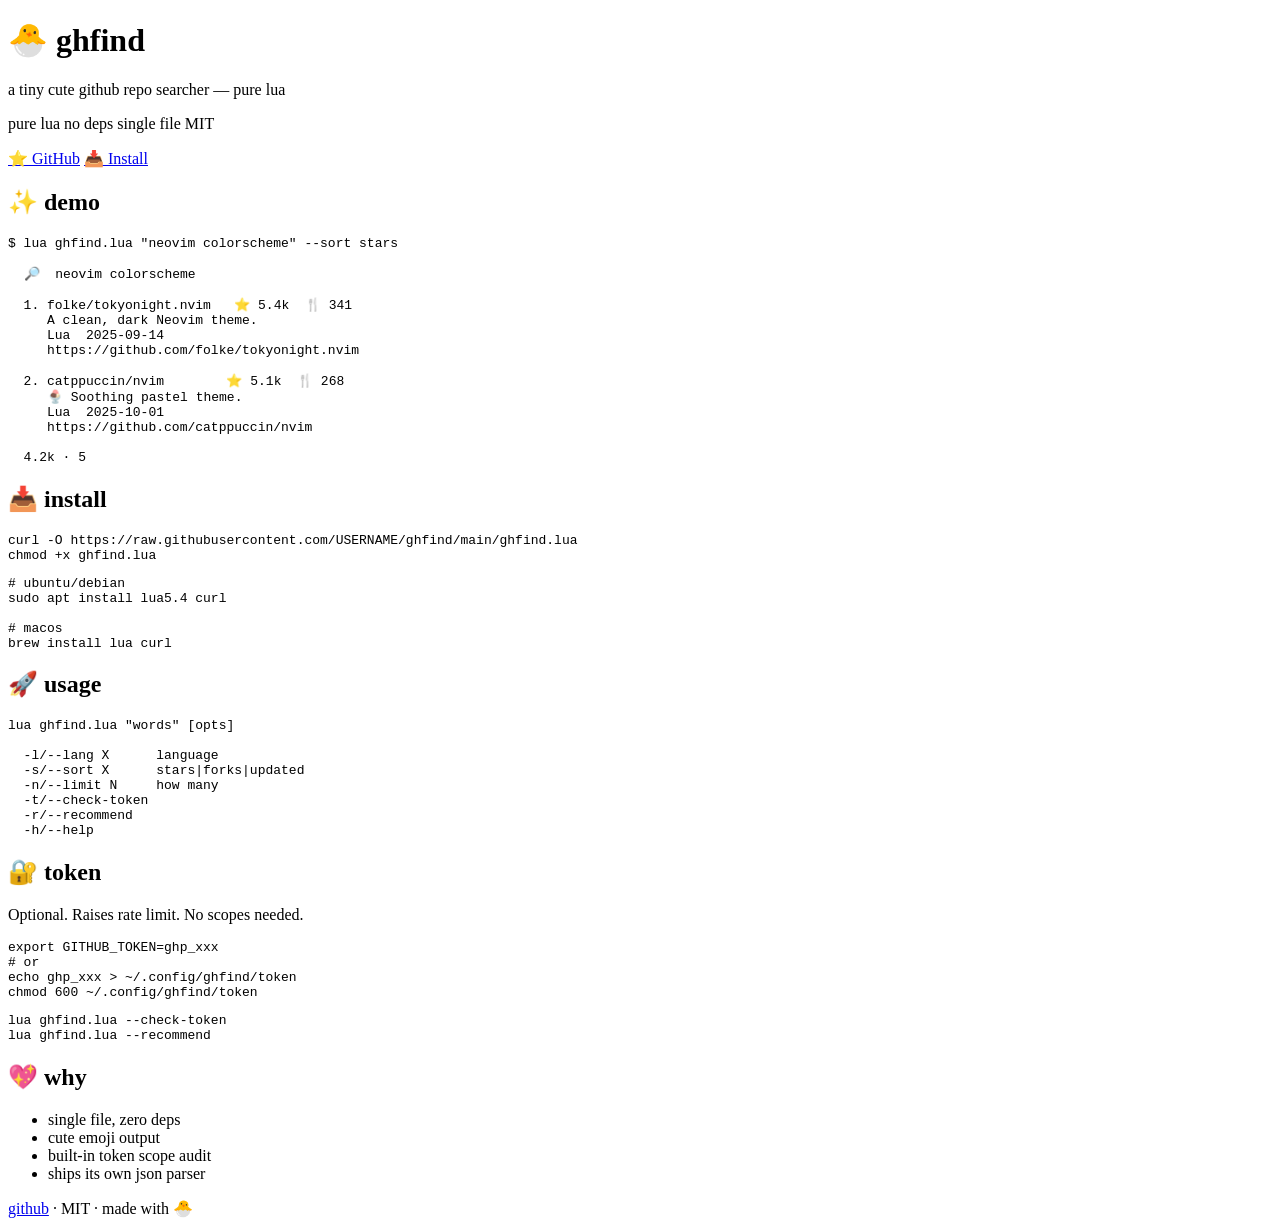
==== docs/index.html @ 0567e254 "Add main documentation page for ghfind This HTML file serves as the main documentation page for the " ====
<!doctype html>
<html lang="en">
<head>
<meta charset="utf-8">
<meta name="viewport" content="width=device-width,initial-scale=1">
<title>🐣 ghfind</title>
<link rel="stylesheet" href="style.css">
</head>
<body>
<header><div class="wrap">
<h1>🐣 ghfind</h1>
<p class="tagline">a tiny cute github repo searcher — pure lua</p>
<p class="badges">
<span class="badge">pure lua</span>
<span class="badge">no deps</span>
<span class="badge">single file</span>
<span class="badge">MIT</span>
</p>
<p class="cta">
<a class="btn primary" href="https://github.com/USERNAME/ghfind">⭐ GitHub</a>
<a class="btn" href="#install">📥 Install</a>
</p>
</div></header>

<main class="wrap">
<section>
<h2>✨ demo</h2>
<pre><code>$ lua ghfind.lua "neovim colorscheme" --sort stars

  🔎  neovim colorscheme

  1. folke/tokyonight.nvim   ⭐ 5.4k  🍴 341
     A clean, dark Neovim theme.
     Lua  2025-09-14
     https://github.com/folke/tokyonight.nvim

  2. catppuccin/nvim        ⭐ 5.1k  🍴 268
     🍨 Soothing pastel theme.
     Lua  2025-10-01
     https://github.com/catppuccin/nvim

  4.2k · 5</code></pre>
</section>

<section id="install">
<h2>📥 install</h2>
<pre><code>curl -O https://raw.githubusercontent.com/USERNAME/ghfind/main/ghfind.lua
chmod +x ghfind.lua</code></pre>
<pre><code># ubuntu/debian
sudo apt install lua5.4 curl

# macos
brew install lua curl</code></pre>
</section>

<section>
<h2>🚀 usage</h2>
<pre><code>lua ghfind.lua "words" [opts]

  -l/--lang X      language
  -s/--sort X      stars|forks|updated
  -n/--limit N     how many
  -t/--check-token
  -r/--recommend
  -h/--help</code></pre>
</section>

<section>
<h2>🔐 token</h2>
<p>Optional. Raises rate limit. No scopes needed.</p>
<pre><code>export GITHUB_TOKEN=ghp_xxx
# or
echo ghp_xxx &gt; ~/.config/ghfind/token
chmod 600 ~/.config/ghfind/token</code></pre>
<pre><code>lua ghfind.lua --check-token
lua ghfind.lua --recommend</code></pre>
</section>

<section>
<h2>💖 why</h2>
<ul>
<li>single file, zero deps</li>
<li>cute emoji output</li>
<li>built-in token scope audit</li>
<li>ships its own json parser</li>
</ul>
</section>
</main>

<footer><div class="wrap">
<p><a href="https://github.com/USERNAME/ghfind">github</a> · MIT · made with 🐣</p>
</div></footer>
</body>
</html>
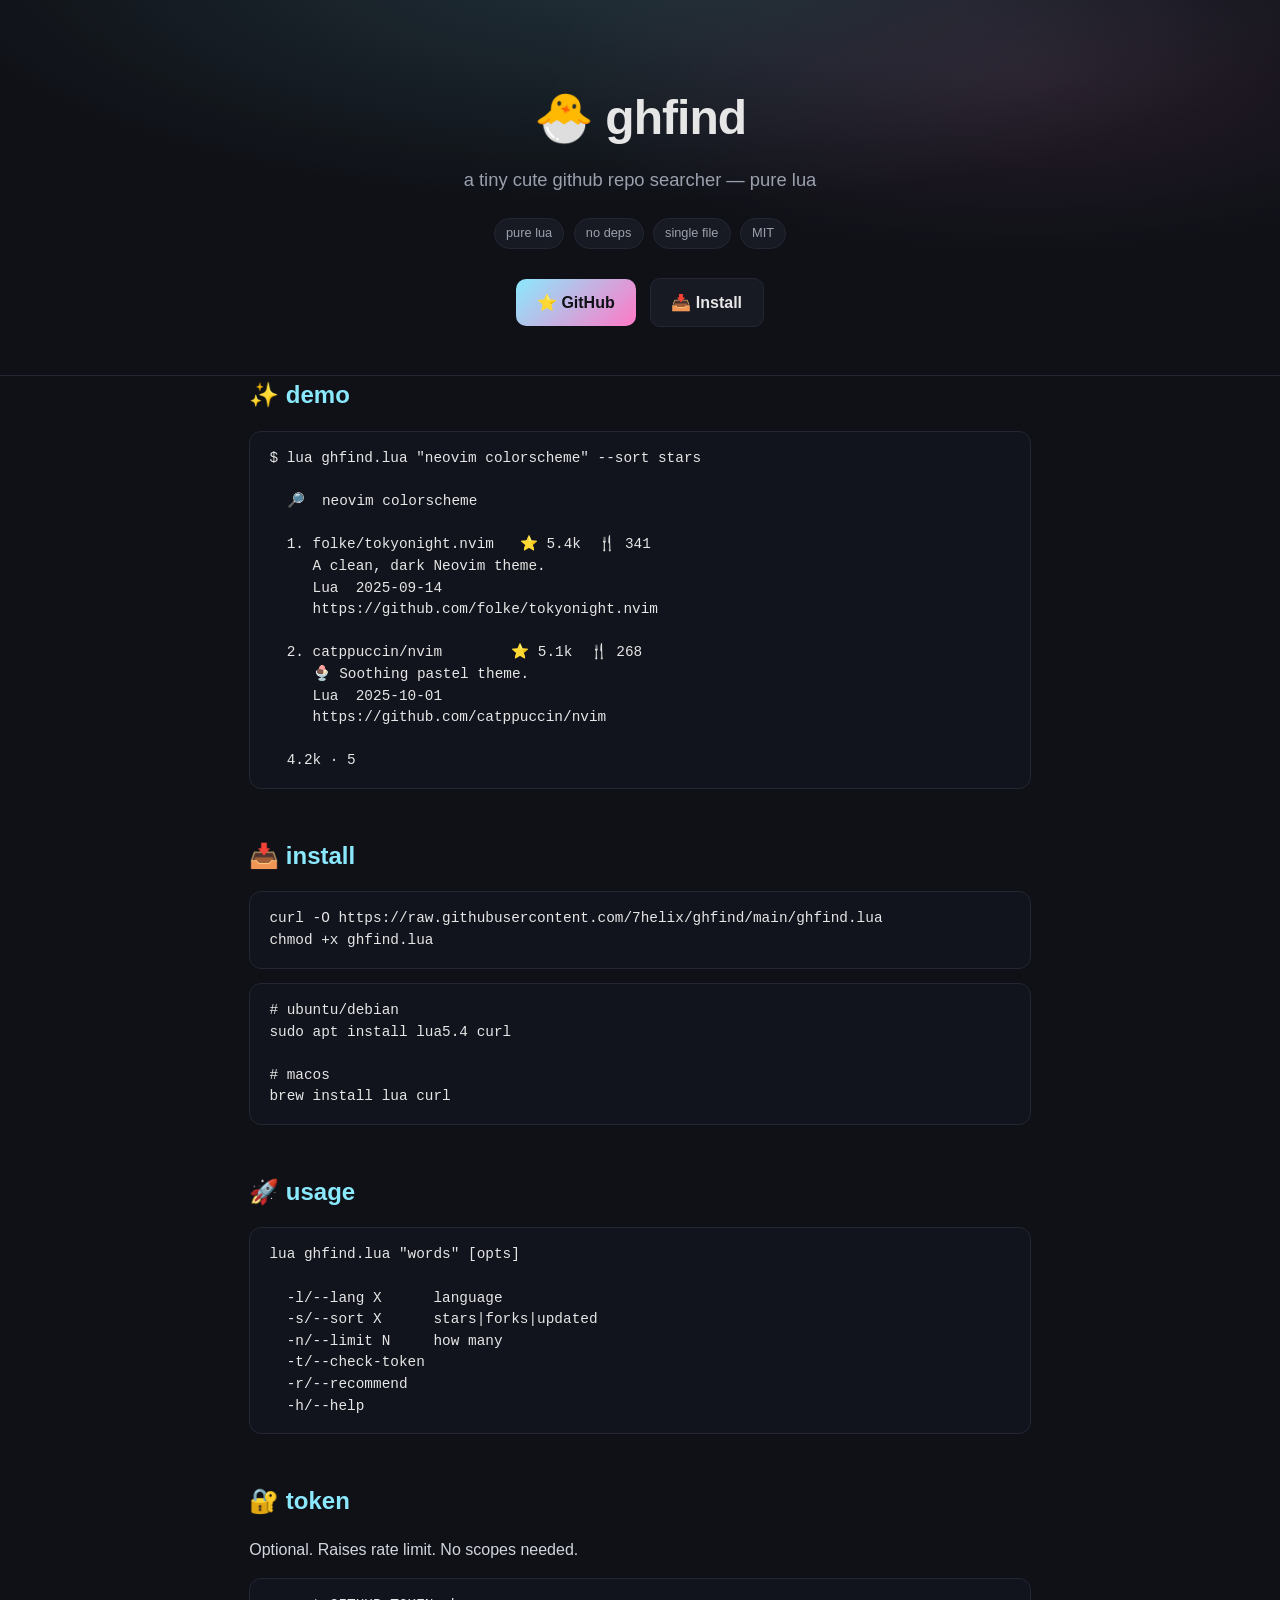
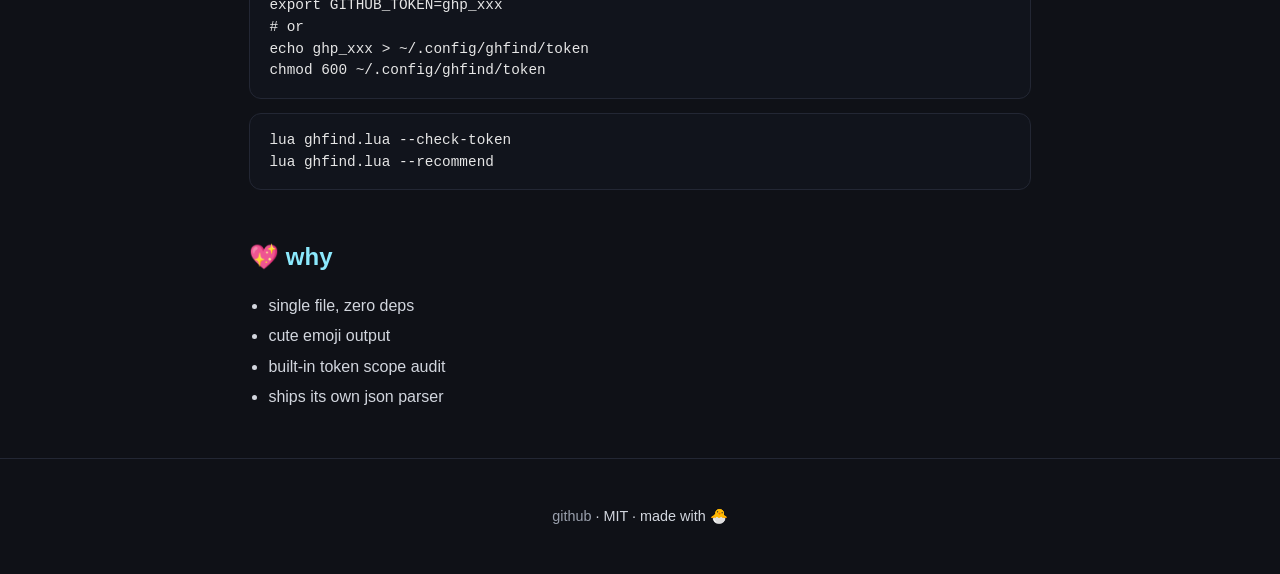
==== commit 6c09238c: "Update GitHub links to reflect new username" ====
--- a/docs/index.html
+++ b/docs/index.html
@@ -17,7 +17,7 @@
 <span class="badge">MIT</span>
 </p>
 <p class="cta">
-<a class="btn primary" href="https://github.com/USERNAME/ghfind">⭐ GitHub</a>
+<a class="btn primary" href="https://github.com/7helix/ghfind">⭐ GitHub</a>
 <a class="btn" href="#install">📥 Install</a>
 </p>
 </div></header>
@@ -44,7 +44,7 @@
 
 <section id="install">
 <h2>📥 install</h2>
-<pre><code>curl -O https://raw.githubusercontent.com/USERNAME/ghfind/main/ghfind.lua
+<pre><code>curl -O https://raw.githubusercontent.com/7helix/ghfind/main/ghfind.lua
 chmod +x ghfind.lua</code></pre>
 <pre><code># ubuntu/debian
 sudo apt install lua5.4 curl
@@ -88,7 +88,7 @@
 </main>
 
 <footer><div class="wrap">
-<p><a href="https://github.com/USERNAME/ghfind">github</a> · MIT · made with 🐣</p>
+<p><a href="https://github.com/7helix/ghfind">github</a> · MIT · made with 🐣</p>
 </div></footer>
 </body>
 </html>
--- a/docs/style.css
+++ b/docs/style.css
@@ -0,0 +1,58 @@
+:root {
+  --bg:#0f1117; --card:#171a23; --fg:#e6e6e6; --muted:#9aa0ad;
+  --accent:#8be9fd; --accent2:#ff79c6; --border:#232734; --code-bg:#11141c;
+}
+*{box-sizing:border-box}
+html,body{
+  margin:0;padding:0;background:var(--bg);color:var(--fg);
+  font-family:-apple-system,BlinkMacSystemFont,"Segoe UI",Roboto,Arial,sans-serif;
+  line-height:1.6;
+}
+.wrap{max-width:820px;margin:0 auto;padding:0 1.2rem}
+header{
+  padding:5rem 0 3rem;text-align:center;
+  background:
+    radial-gradient(1200px 400px at 50% -10%,rgba(139,233,253,.15),transparent 60%),
+    radial-gradient(800px 300px at 80% 20%,rgba(255,121,198,.10),transparent 60%);
+  border-bottom:1px solid var(--border);
+}
+h1{font-size:3rem;margin:0 0 .5rem;letter-spacing:-.02em}
+.tagline{font-size:1.15rem;color:var(--muted);margin:0 0 1.5rem}
+.badges{margin:0 0 1.8rem}
+.badge{
+  display:inline-block;padding:.25rem .7rem;margin:0 .15rem;
+  border-radius:999px;background:var(--card);border:1px solid var(--border);
+  font-size:.8rem;color:var(--muted);
+}
+.cta{margin:0}
+.btn{
+  display:inline-block;padding:.7rem 1.3rem;margin:0 .3rem;
+  border-radius:10px;background:var(--card);border:1px solid var(--border);
+  color:var(--fg);text-decoration:none;font-weight:600;
+  transition:transform .1s ease,border-color .15s ease;
+}
+.btn:hover{transform:translateY(-1px);border-color:var(--accent)}
+.btn.primary{background:linear-gradient(135deg,var(--accent),var(--accent2));color:#0f1117;border:none}
+main{padding:3rem 0}
+section{margin:0 0 3rem}
+h2{font-size:1.5rem;margin:0 0 1rem;color:var(--accent)}
+p,li{color:#d2d6de}
+ul{padding-left:1.2rem}
+li{margin:.3rem 0}
+a{color:var(--accent)}
+pre{
+  background:var(--code-bg);border:1px solid var(--border);border-radius:12px;
+  padding:1rem 1.2rem;overflow-x:auto;font-size:.9rem;line-height:1.5;
+}
+code{font-family:ui-monospace,SFMono-Regular,Menlo,Consolas,monospace;font-size:.9rem}
+p code,li code{background:var(--code-bg);padding:.1rem .4rem;border-radius:6px;border:1px solid var(--border)}
+footer{
+  border-top:1px solid var(--border);padding:2rem 0;text-align:center;
+  color:var(--muted);font-size:.9rem;
+}
+footer a{color:var(--muted);text-decoration:none}
+footer a:hover{color:var(--accent)}
+@media (max-width:600px){
+  h1{font-size:2.2rem}
+  header{padding:3rem 0 2rem}
+}
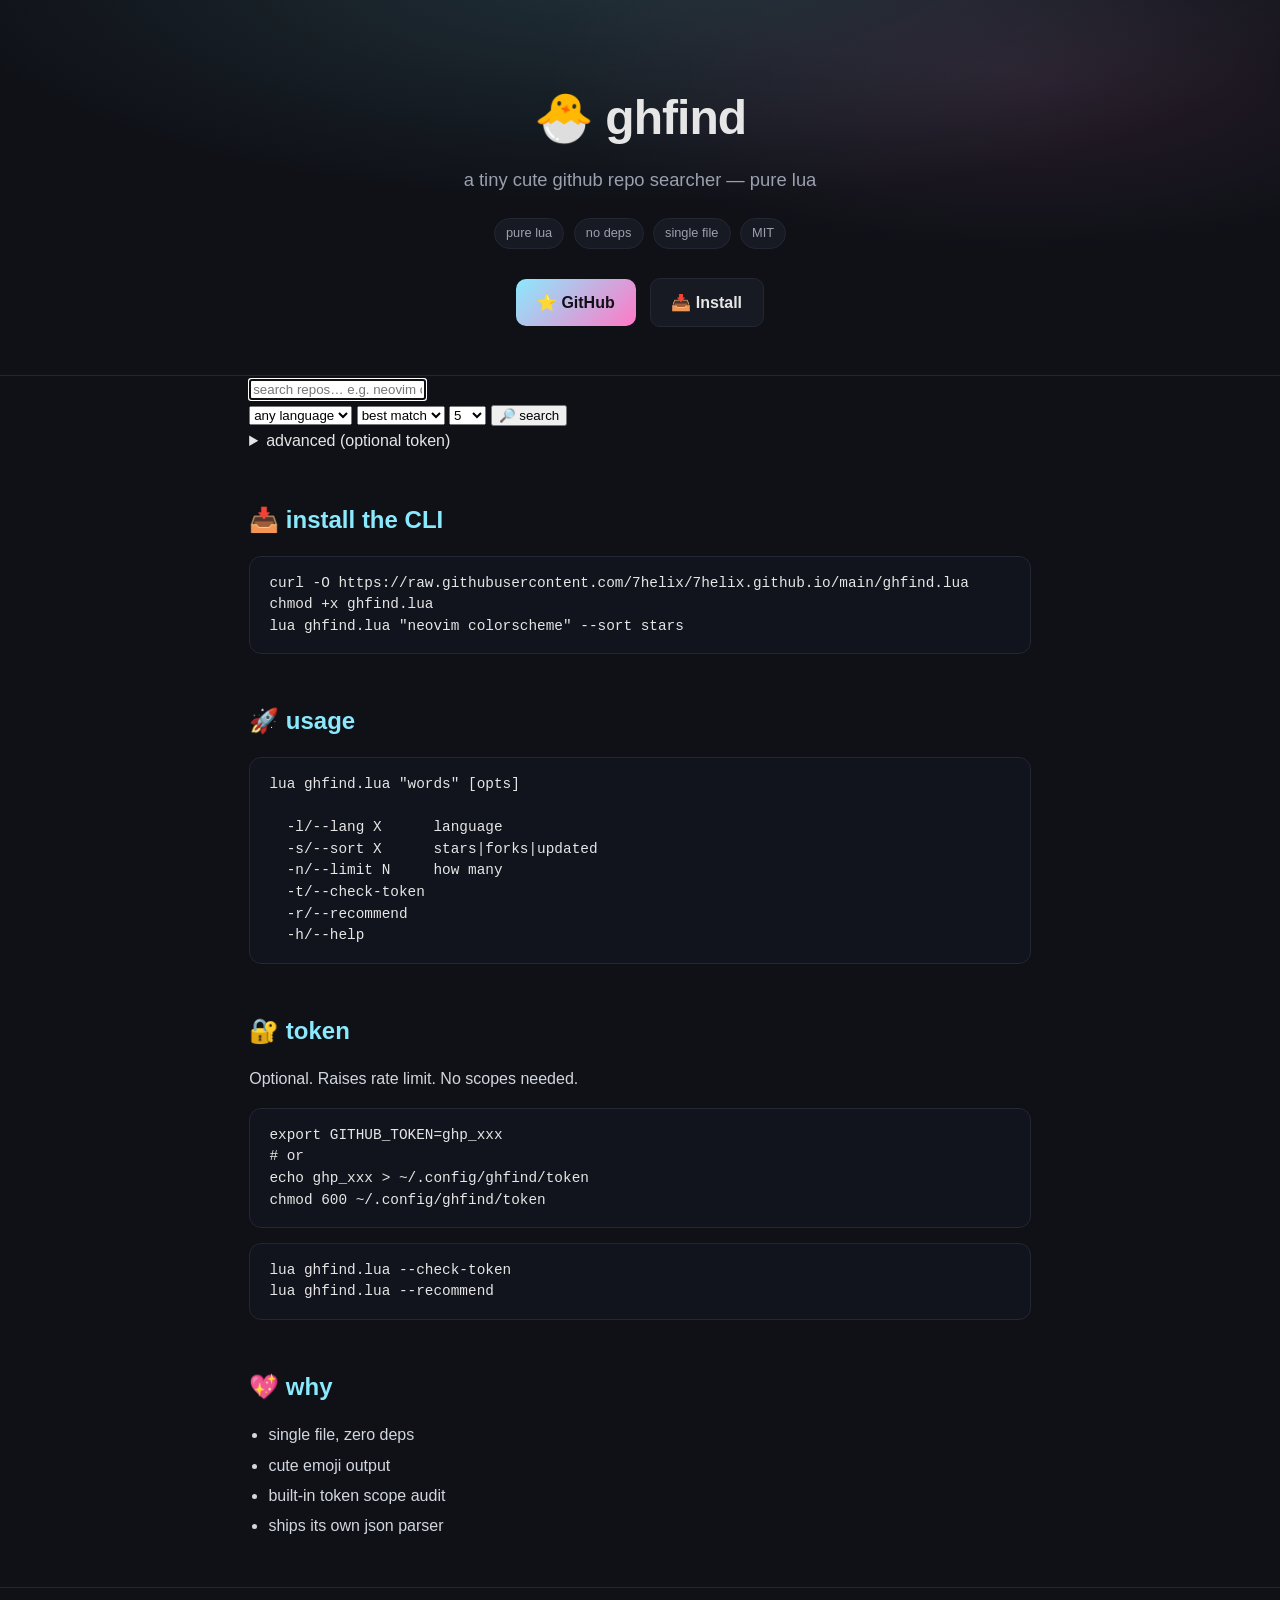
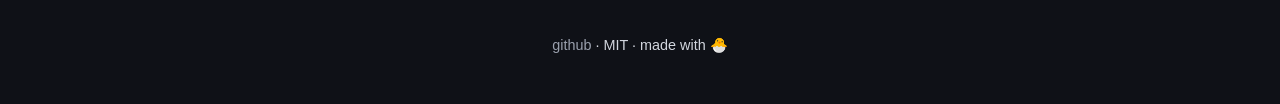
==== commit f7fd24b0: "Enhance index.html with SEO meta tags and search form Added meta tags for SEO and improved the searc" ====
--- a/docs/index.html
+++ b/docs/index.html
@@ -4,58 +4,80 @@
 <meta charset="utf-8">
 <meta name="viewport" content="width=device-width,initial-scale=1">
 <title>🐣 ghfind</title>
+<meta name="description" content="A tiny cute GitHub repo searcher — pure Lua, single file, no deps.">
+
+<link rel="icon" href="data:image/svg+xml,<svg xmlns='http://www.w3.org/2000/svg' viewBox='0 0 100 100'><text y='.9em' font-size='90'>🐣</text></svg>">
+
+<meta property="og:title" content="🐣 ghfind">
+<meta property="og:description" content="a tiny cute github repo searcher — pure lua">
+<meta property="og:type" content="website">
+<meta property="og:url" content="https://7helix.github.io/">
+<meta name="twitter:card" content="summary">
+
 <link rel="stylesheet" href="style.css">
 </head>
 <body>
+
 <header><div class="wrap">
-<h1>🐣 ghfind</h1>
-<p class="tagline">a tiny cute github repo searcher — pure lua</p>
-<p class="badges">
-<span class="badge">pure lua</span>
-<span class="badge">no deps</span>
-<span class="badge">single file</span>
-<span class="badge">MIT</span>
-</p>
-<p class="cta">
-<a class="btn primary" href="https://github.com/7helix/ghfind">⭐ GitHub</a>
-<a class="btn" href="#install">📥 Install</a>
-</p>
+  <h1>🐣 ghfind</h1>
+  <p class="tagline">a tiny cute github repo searcher — pure lua</p>
+  <p class="badges">
+    <span class="badge">pure lua</span>
+    <span class="badge">no deps</span>
+    <span class="badge">single file</span>
+    <span class="badge">MIT</span>
+  </p>
+  <p class="cta">
+    <a class="btn primary" href="https://github.com/7helix/7helix.github.io">⭐ GitHub</a>
+    <a class="btn" href="#install">📥 Install</a>
+  </p>
 </div></header>
 
 <main class="wrap">
-<section>
-<h2>✨ demo</h2>
-<pre><code>$ lua ghfind.lua "neovim colorscheme" --sort stars
 
-  🔎  neovim colorscheme
+  <section class="search-box">
+    <form id="f" autocomplete="off">
+      <input id="q" type="text" placeholder="search repos… e.g. neovim colorscheme" required>
+      <div class="row">
+        <select id="lang">
+          <option value="">any language</option>
+          <option>lua</option><option>python</option><option>rust</option>
+          <option>go</option><option>javascript</option><option>typescript</option>
+          <option>c</option><option>c++</option><option>java</option>
+          <option>ruby</option><option>haskell</option><option>zig</option>
+        </select>
+        <select id="sort">
+          <option value="">best match</option>
+          <option value="stars">stars</option>
+          <option value="forks">forks</option>
+          <option value="updated">updated</option>
+        </select>
+        <select id="limit">
+          <option>5</option><option>10</option><option>20</option><option>30</option>
+        </select>
+        <button type="submit">🔎 search</button>
+      </div>
+      <details class="adv">
+        <summary>advanced (optional token)</summary>
+        <p>Paste a GitHub token to raise the rate limit. Stored only in this tab, never sent anywhere but GitHub. Leave blank — no scopes needed.</p>
+        <input id="tok" type="password" placeholder="ghp_… (optional)">
+      </details>
+    </form>
+    <p id="status" class="status"></p>
+  </section>
 
-  1. folke/tokyonight.nvim   ⭐ 5.4k  🍴 341
-     A clean, dark Neovim theme.
-     Lua  2025-09-14
-     https://github.com/folke/tokyonight.nvim
+  <section id="results"></section>
 
-  2. catppuccin/nvim        ⭐ 5.1k  🍴 268
-     🍨 Soothing pastel theme.
-     Lua  2025-10-01
-     https://github.com/catppuccin/nvim
+  <section id="install">
+    <h2>📥 install the CLI</h2>
+    <pre><code>curl -O https://raw.githubusercontent.com/7helix/7helix.github.io/main/ghfind.lua
+chmod +x ghfind.lua
+lua ghfind.lua "neovim colorscheme" --sort stars</code></pre>
+  </section>
 
-  4.2k · 5</code></pre>
-</section>
-
-<section id="install">
-<h2>📥 install</h2>
-<pre><code>curl -O https://raw.githubusercontent.com/7helix/ghfind/main/ghfind.lua
-chmod +x ghfind.lua</code></pre>
-<pre><code># ubuntu/debian
-sudo apt install lua5.4 curl
-
-# macos
-brew install lua curl</code></pre>
-</section>
-
-<section>
-<h2>🚀 usage</h2>
-<pre><code>lua ghfind.lua "words" [opts]
+  <section>
+    <h2>🚀 usage</h2>
+    <pre><code>lua ghfind.lua "words" [opts]
 
   -l/--lang X      language
   -s/--sort X      stars|forks|updated
@@ -63,32 +85,104 @@
   -t/--check-token
   -r/--recommend
   -h/--help</code></pre>
-</section>
+  </section>
 
-<section>
-<h2>🔐 token</h2>
-<p>Optional. Raises rate limit. No scopes needed.</p>
-<pre><code>export GITHUB_TOKEN=ghp_xxx
+  <section>
+    <h2>🔐 token</h2>
+    <p>Optional. Raises rate limit. No scopes needed.</p>
+    <pre><code>export GITHUB_TOKEN=ghp_xxx
 # or
 echo ghp_xxx &gt; ~/.config/ghfind/token
 chmod 600 ~/.config/ghfind/token</code></pre>
-<pre><code>lua ghfind.lua --check-token
+    <pre><code>lua ghfind.lua --check-token
 lua ghfind.lua --recommend</code></pre>
-</section>
+  </section>
 
-<section>
-<h2>💖 why</h2>
-<ul>
-<li>single file, zero deps</li>
-<li>cute emoji output</li>
-<li>built-in token scope audit</li>
-<li>ships its own json parser</li>
-</ul>
-</section>
+  <section>
+    <h2>💖 why</h2>
+    <ul>
+      <li>single file, zero deps</li>
+      <li>cute emoji output</li>
+      <li>built-in token scope audit</li>
+      <li>ships its own json parser</li>
+    </ul>
+  </section>
+
 </main>
 
 <footer><div class="wrap">
-<p><a href="https://github.com/7helix/ghfind">github</a> · MIT · made with 🐣</p>
+  <p><a href="https://github.com/7helix/7helix.github.io">github</a> · MIT · made with 🐣</p>
 </div></footer>
+
+<script>
+const $  = s => document.querySelector(s);
+const el = (t,c,h) => { const e=document.createElement(t); if(c)e.className=c; if(h!=null)e.innerHTML=h; return e; };
+const esc = s => String(s??'').replace(/[&<>"']/g, c => ({'&':'&amp;','<':'&lt;','>':'&gt;','"':'&quot;',"'":'&#39;'}[c]));
+const fmt = n => n>=1e6? (n/1e6).toFixed(1)+'M' : n>=1e3? (n/1e3).toFixed(1)+'k' : String(n);
+
+function token(){
+  const t = $('#tok').value.trim();
+  if (t) sessionStorage.setItem('ghf_tok', t);
+  return t || sessionStorage.getItem('ghf_tok') || '';
+}
+
+async function search(q, lang, sort, limit){
+  const params = new URLSearchParams({ q, per_page: limit });
+  if (lang) params.set('q', q + ' language:' + lang);
+  if (sort) { params.set('sort', sort); params.set('order', 'desc'); }
+
+  const headers = { Accept: 'application/vnd.github+json' };
+  const tk = token();
+  if (tk) headers.Authorization = 'Bearer ' + tk;
+
+  const r = await fetch('https://api.github.com/search/repositories?' + params, { headers });
+  const j = await r.json();
+  if (!r.ok) throw new Error(j.message || ('HTTP ' + r.status));
+  return j;
+}
+
+function render(items){
+  const box = $('#results');
+  box.innerHTML = '';
+  if (!items.length) {
+    box.appendChild(el('p','status','🫧 nothing found. try softer words?'));
+    return;
+  }
+  items.forEach((r,i) => {
+    const card = el('div','card');
+    card.innerHTML = `
+      <div class="card-top">
+        <span class="num">${i+1}.</span>
+        <a class="name" href="${esc(r.html_url)}" target="_blank" rel="noopener">${esc(r.full_name)}</a>
+        <span class="stat">⭐ ${fmt(r.stargazers_count)}</span>
+        <span class="stat">🍴 ${fmt(r.forks_count)}</span>
+      </div>
+      <p class="desc">${esc(r.description || '—')}</p>
+      <div class="meta">
+        <span>${esc(r.language || '—')}</span>
+        <span>🕒 ${(r.updated_at||'').slice(0,10)}</span>
+      </div>`;
+    box.appendChild(card);
+  });
+}
+
+$('#f').addEventListener('submit', async e => {
+  e.preventDefault();
+  const q = $('#q').value.trim();
+  if (!q) return;
+  $('#status').textContent = '🔎 searching…';
+  $('#results').innerHTML = '';
+  try {
+    const data = await search(q, $('#lang').value, $('#sort').value, +$('#limit').value);
+    $('#status').textContent = `found ${fmt(data.total_count)} · showing ${Math.min(data.items.length, +$('#limit').value)}`;
+    render(data.items || []);
+  } catch (err) {
+    $('#status').textContent = '😾 ' + err.message + (/rate limit/i.test(err.message) ? ' — paste a token above' : '');
+  }
+});
+
+$('#q').focus();
+</script>
+
 </body>
 </html>
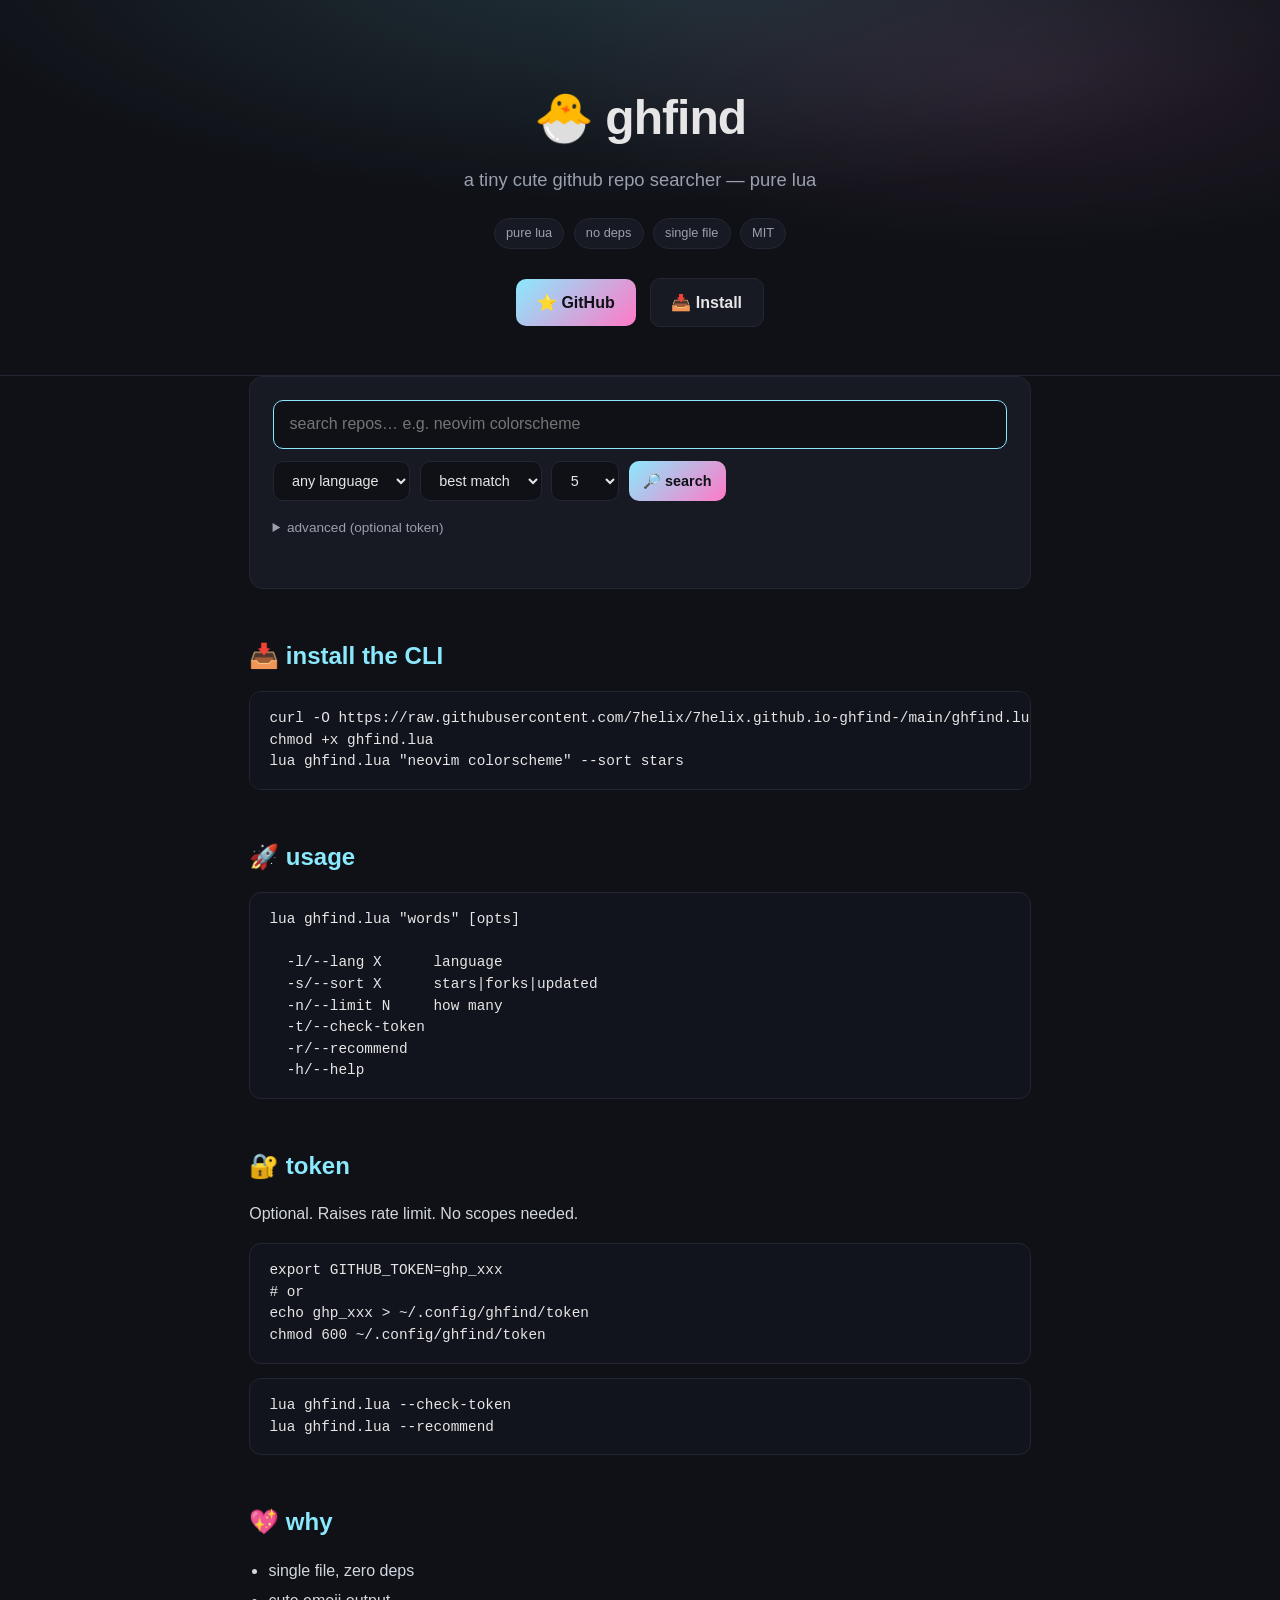
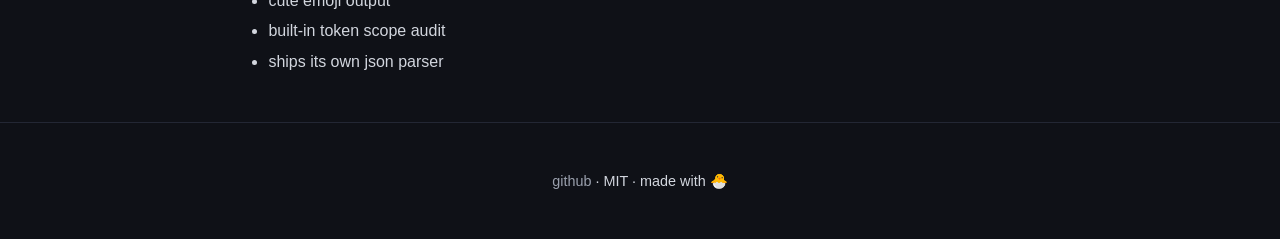
==== commit e0330a1f: "Update links and URLs in index.html" ====
--- a/docs/index.html
+++ b/docs/index.html
@@ -11,7 +11,7 @@
 <meta property="og:title" content="🐣 ghfind">
 <meta property="og:description" content="a tiny cute github repo searcher — pure lua">
 <meta property="og:type" content="website">
-<meta property="og:url" content="https://7helix.github.io/">
+<meta property="og:url" content="https://7helix.github.io/7helix.github.io-ghfind-/">
 <meta name="twitter:card" content="summary">
 
 <link rel="stylesheet" href="style.css">
@@ -28,7 +28,7 @@
     <span class="badge">MIT</span>
   </p>
   <p class="cta">
-    <a class="btn primary" href="https://github.com/7helix/7helix.github.io">⭐ GitHub</a>
+    <a class="btn primary" href="https://github.com/7helix/7helix.github.io-ghfind-">⭐ GitHub</a>
     <a class="btn" href="#install">📥 Install</a>
   </p>
 </div></header>
@@ -70,7 +70,7 @@
 
   <section id="install">
     <h2>📥 install the CLI</h2>
-    <pre><code>curl -O https://raw.githubusercontent.com/7helix/7helix.github.io/main/ghfind.lua
+    <pre><code>curl -O https://raw.githubusercontent.com/7helix/7helix.github.io-ghfind-/main/ghfind.lua
 chmod +x ghfind.lua
 lua ghfind.lua "neovim colorscheme" --sort stars</code></pre>
   </section>
@@ -111,7 +111,7 @@
 </main>
 
 <footer><div class="wrap">
-  <p><a href="https://github.com/7helix/7helix.github.io">github</a> · MIT · made with 🐣</p>
+  <p><a href="https://github.com/7helix/7helix.github.io-ghfind-">github</a> · MIT · made with 🐣</p>
 </div></footer>
 
 <script>
--- a/docs/style.css
+++ b/docs/style.css
@@ -9,6 +9,7 @@
   line-height:1.6;
 }
 .wrap{max-width:820px;margin:0 auto;padding:0 1.2rem}
+
 header{
   padding:5rem 0 3rem;text-align:center;
   background:
@@ -33,6 +34,7 @@
 }
 .btn:hover{transform:translateY(-1px);border-color:var(--accent)}
 .btn.primary{background:linear-gradient(135deg,var(--accent),var(--accent2));color:#0f1117;border:none}
+
 main{padding:3rem 0}
 section{margin:0 0 3rem}
 h2{font-size:1.5rem;margin:0 0 1rem;color:var(--accent)}
@@ -40,18 +42,73 @@
 ul{padding-left:1.2rem}
 li{margin:.3rem 0}
 a{color:var(--accent)}
+
 pre{
   background:var(--code-bg);border:1px solid var(--border);border-radius:12px;
   padding:1rem 1.2rem;overflow-x:auto;font-size:.9rem;line-height:1.5;
 }
 code{font-family:ui-monospace,SFMono-Regular,Menlo,Consolas,monospace;font-size:.9rem}
 p code,li code{background:var(--code-bg);padding:.1rem .4rem;border-radius:6px;border:1px solid var(--border)}
+
+/* search box */
+.search-box{
+  background:var(--card);border:1px solid var(--border);border-radius:14px;
+  padding:1.4rem;margin:0 0 2rem;
+}
+.search-box form{display:flex;flex-direction:column;gap:.8rem;margin:0}
+#q{
+  width:100%;padding:.9rem 1rem;border-radius:10px;
+  background:var(--bg);border:1px solid var(--border);color:var(--fg);
+  font-size:1rem;font-family:inherit;
+}
+#q:focus{outline:none;border-color:var(--accent)}
+.row{display:flex;gap:.6rem;flex-wrap:wrap}
+.row select,.row button{
+  padding:.6rem .9rem;border-radius:10px;
+  background:var(--bg);border:1px solid var(--border);color:var(--fg);
+  font-family:inherit;font-size:.9rem;cursor:pointer;
+}
+.row button{
+  background:linear-gradient(135deg,var(--accent),var(--accent2));
+  color:#0f1117;border:none;font-weight:600;
+}
+.row select:focus{outline:none;border-color:var(--accent)}
+.adv{margin:.2rem 0 0;font-size:.85rem;color:var(--muted)}
+.adv summary{cursor:pointer;color:var(--muted)}
+.adv p{margin:.5rem 0}
+.adv input{
+  width:100%;padding:.6rem .8rem;border-radius:8px;
+  background:var(--bg);border:1px solid var(--border);color:var(--fg);
+  font-family:monospace;font-size:.85rem;
+}
+.status{color:var(--muted);font-size:.9rem;margin:.6rem 0 0;min-height:1.2em}
+
+/* results */
+.card{
+  background:var(--card);border:1px solid var(--border);border-radius:12px;
+  padding:1rem 1.2rem;margin:0 0 .8rem;
+  transition:border-color .15s ease,transform .1s ease;
+}
+.card:hover{border-color:var(--accent);transform:translateY(-1px)}
+.card-top{display:flex;align-items:baseline;gap:.6rem;flex-wrap:wrap}
+.num{color:var(--accent2);font-weight:700}
+.name{
+  color:var(--accent);font-weight:600;text-decoration:none;
+  font-family:ui-monospace,monospace;font-size:.95rem;
+}
+.name:hover{text-decoration:underline}
+.stat{color:var(--muted);font-size:.85rem;margin-left:auto}
+.card-top .stat+.stat{margin-left:.8rem}
+.desc{margin:.5rem 0;color:#d2d6de;font-size:.92rem}
+.meta{display:flex;gap:1rem;color:var(--muted);font-size:.8rem}
+
 footer{
   border-top:1px solid var(--border);padding:2rem 0;text-align:center;
   color:var(--muted);font-size:.9rem;
 }
 footer a{color:var(--muted);text-decoration:none}
 footer a:hover{color:var(--accent)}
+
 @media (max-width:600px){
   h1{font-size:2.2rem}
   header{padding:3rem 0 2rem}
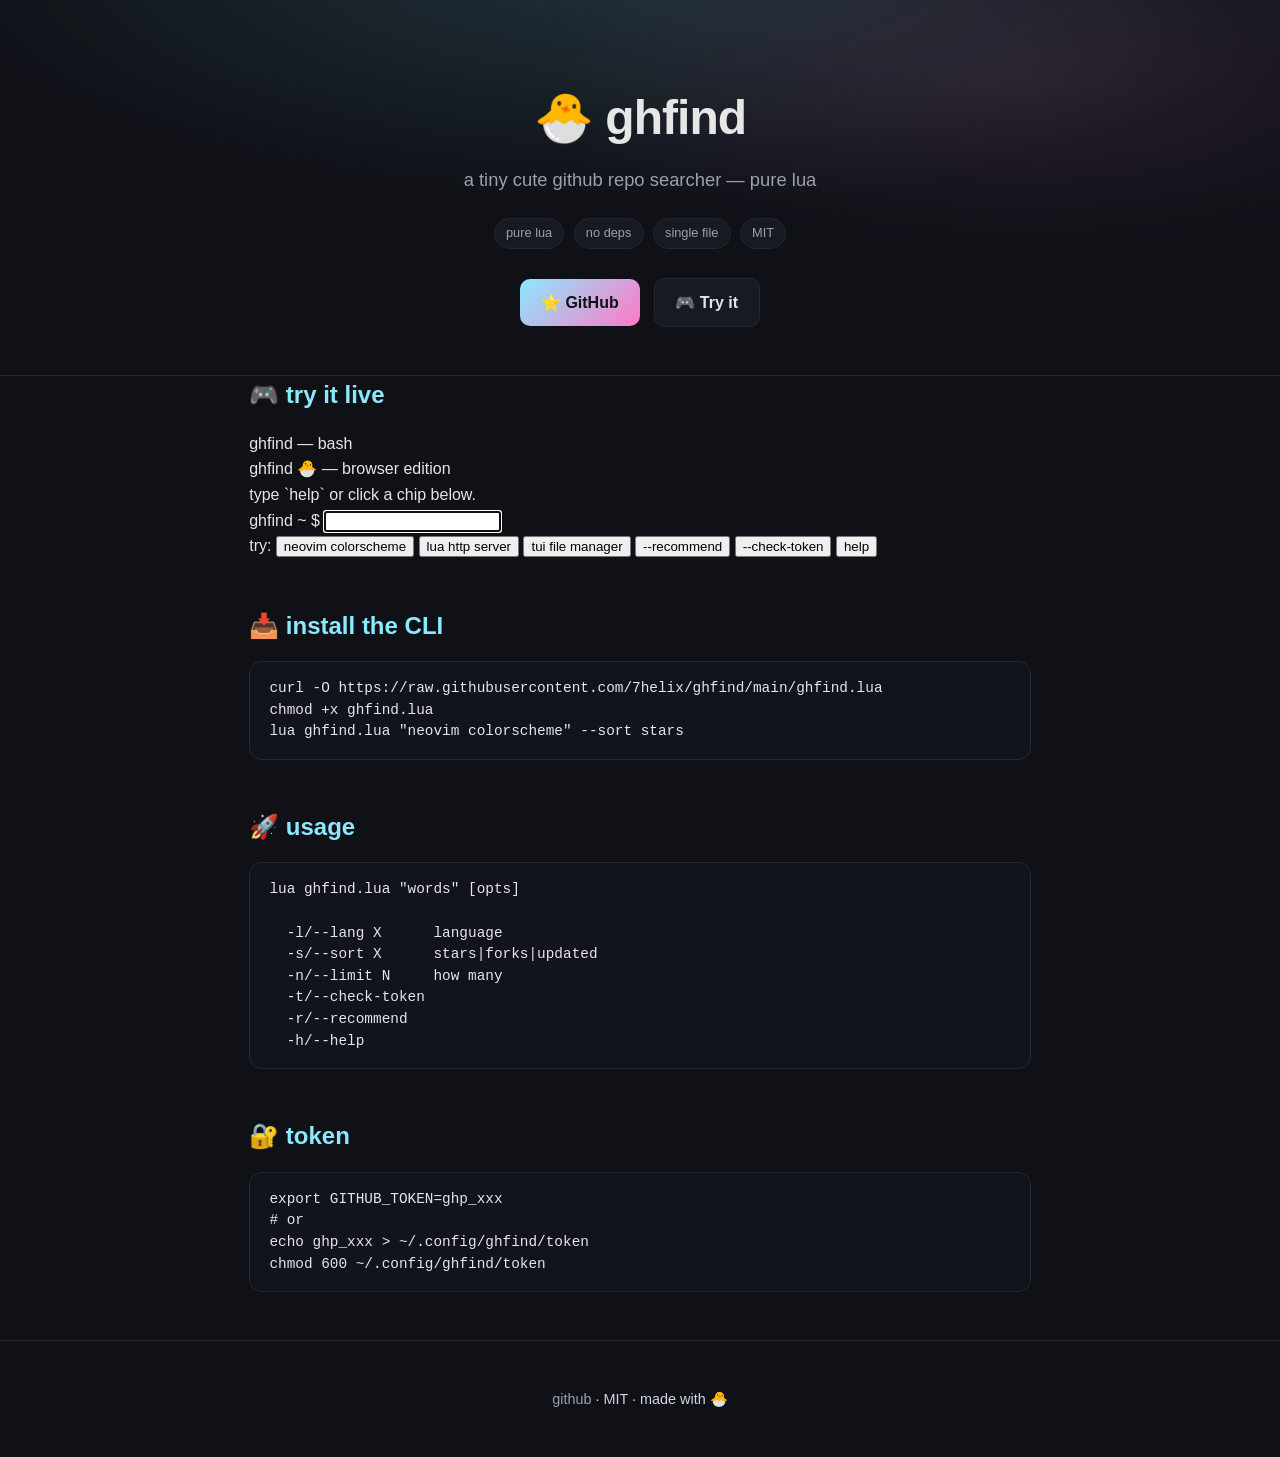
==== commit 7feef89c: "Enhance index.html with SEO and interactive features Updated the title and meta tags for better SEO " ====
--- a/docs/index.html
+++ b/docs/index.html
@@ -3,17 +3,14 @@
 <head>
 <meta charset="utf-8">
 <meta name="viewport" content="width=device-width,initial-scale=1">
-<title>🐣 ghfind</title>
+<title>🐣 ghfind — github repo searcher</title>
 <meta name="description" content="A tiny cute GitHub repo searcher — pure Lua, single file, no deps.">
-
 <link rel="icon" href="data:image/svg+xml,<svg xmlns='http://www.w3.org/2000/svg' viewBox='0 0 100 100'><text y='.9em' font-size='90'>🐣</text></svg>">
-
 <meta property="og:title" content="🐣 ghfind">
 <meta property="og:description" content="a tiny cute github repo searcher — pure lua">
 <meta property="og:type" content="website">
-<meta property="og:url" content="https://7helix.github.io/7helix.github.io-ghfind-/">
+<meta property="og:url" content="https://7helix.github.io/ghfind/">
 <meta name="twitter:card" content="summary">
-
 <link rel="stylesheet" href="style.css">
 </head>
 <body>
@@ -28,49 +25,36 @@
     <span class="badge">MIT</span>
   </p>
   <p class="cta">
-    <a class="btn primary" href="https://github.com/7helix/7helix.github.io-ghfind-">⭐ GitHub</a>
-    <a class="btn" href="#install">📥 Install</a>
+    <a class="btn primary" href="https://github.com/7helix/ghfind">⭐ GitHub</a>
+    <a class="btn" href="#playground">🎮 Try it</a>
   </p>
 </div></header>
 
 <main class="wrap">
 
-  <section class="search-box">
-    <form id="f" autocomplete="off">
-      <input id="q" type="text" placeholder="search repos… e.g. neovim colorscheme" required>
-      <div class="row">
-        <select id="lang">
-          <option value="">any language</option>
-          <option>lua</option><option>python</option><option>rust</option>
-          <option>go</option><option>javascript</option><option>typescript</option>
-          <option>c</option><option>c++</option><option>java</option>
-          <option>ruby</option><option>haskell</option><option>zig</option>
-        </select>
-        <select id="sort">
-          <option value="">best match</option>
-          <option value="stars">stars</option>
-          <option value="forks">forks</option>
-          <option value="updated">updated</option>
-        </select>
-        <select id="limit">
-          <option>5</option><option>10</option><option>20</option><option>30</option>
-        </select>
-        <button type="submit">🔎 search</button>
+  <section id="playground">
+    <h2>🎮 try it live</h2>
+    <div class="term" id="term">
+      <div class="term-bar">
+        <span class="dot r"></span><span class="dot y"></span><span class="dot g"></span>
+        <span class="term-title">ghfind — bash</span>
       </div>
-      <details class="adv">
-        <summary>advanced (optional token)</summary>
-        <p>Paste a GitHub token to raise the rate limit. Stored only in this tab, never sent anywhere but GitHub. Leave blank — no scopes needed.</p>
-        <input id="tok" type="password" placeholder="ghp_… (optional)">
-      </details>
-    </form>
-    <p id="status" class="status"></p>
+      <div class="term-body" id="term-body"></div>
+    </div>
+    <div class="quick">
+      <span>try:</span>
+      <button class="chip" data-cmd='ghfind "neovim colorscheme" --sort stars'>neovim colorscheme</button>
+      <button class="chip" data-cmd='ghfind "http server" --lang lua'>lua http server</button>
+      <button class="chip" data-cmd='ghfind "tui file manager" -n 3'>tui file manager</button>
+      <button class="chip" data-cmd='ghfind --recommend'>--recommend</button>
+      <button class="chip" data-cmd='ghfind --check-token'>--check-token</button>
+      <button class="chip" data-cmd='help'>help</button>
+    </div>
   </section>
-
-  <section id="results"></section>
 
   <section id="install">
     <h2>📥 install the CLI</h2>
-    <pre><code>curl -O https://raw.githubusercontent.com/7helix/7helix.github.io-ghfind-/main/ghfind.lua
+    <pre><code>curl -O https://raw.githubusercontent.com/7helix/ghfind/main/ghfind.lua
 chmod +x ghfind.lua
 lua ghfind.lua "neovim colorscheme" --sort stars</code></pre>
   </section>
@@ -89,99 +73,281 @@
 
   <section>
     <h2>🔐 token</h2>
-    <p>Optional. Raises rate limit. No scopes needed.</p>
     <pre><code>export GITHUB_TOKEN=ghp_xxx
 # or
 echo ghp_xxx &gt; ~/.config/ghfind/token
 chmod 600 ~/.config/ghfind/token</code></pre>
-    <pre><code>lua ghfind.lua --check-token
-lua ghfind.lua --recommend</code></pre>
   </section>
 
-  <section>
-    <h2>💖 why</h2>
-    <ul>
-      <li>single file, zero deps</li>
-      <li>cute emoji output</li>
-      <li>built-in token scope audit</li>
-      <li>ships its own json parser</li>
-    </ul>
-  </section>
-
 </main>
 
 <footer><div class="wrap">
-  <p><a href="https://github.com/7helix/7helix.github.io-ghfind-">github</a> · MIT · made with 🐣</p>
+  <p><a href="https://github.com/7helix/ghfind">github</a> · MIT · made with 🐣</p>
 </div></footer>
 
 <script>
-const $  = s => document.querySelector(s);
-const el = (t,c,h) => { const e=document.createElement(t); if(c)e.className=c; if(h!=null)e.innerHTML=h; return e; };
-const esc = s => String(s??'').replace(/[&<>"']/g, c => ({'&':'&amp;','<':'&lt;','>':'&gt;','"':'&quot;',"'":'&#39;'}[c]));
-const fmt = n => n>=1e6? (n/1e6).toFixed(1)+'M' : n>=1e3? (n/1e3).toFixed(1)+'k' : String(n);
-
-function token(){
-  const t = $('#tok').value.trim();
-  if (t) sessionStorage.setItem('ghf_tok', t);
-  return t || sessionStorage.getItem('ghf_tok') || '';
-}
-
-async function search(q, lang, sort, limit){
+const $ = s => document.querySelector(s);
+const body = $('#term-body');
+const esc = s => String(s ?? '').replace(/[&<>"']/g, c => ({
+  '&':'&amp;','<':'&lt;','>':'&gt;','"':'&quot;',"'":'&#39;'
+}[c]));
+const fmt = n => n >= 1e6 ? (n/1e6).toFixed(1)+'M'
+              : n >= 1e3 ? (n/1e3).toFixed(1)+'k'
+              : String(n|0);
+
+function line(html, cls) {
+  const d = document.createElement('div');
+  d.className = 't-line' + (cls ? ' ' + cls : '');
+  d.innerHTML = html;
+  body.appendChild(d);
+  body.scrollTop = body.scrollHeight;
+  return d;
+}
+function out(s)   { line(esc(s)); }
+function ok(s)    { line('<span class="c-ok">'   + esc(s) + '</span>'); }
+function warn(s)  { line('<span class="c-warn">' + esc(s) + '</span>'); }
+function err(s)   { line('<span class="c-err">'  + esc(s) + '</span>'); }
+function dim(s)   { line('<span class="c-dim">'  + esc(s) + '</span>'); }
+function cyan(s)  { line('<span class="c-cy">'   + esc(s) + '</span>'); }
+
+function getToken() { return sessionStorage.getItem('ghf_tok') || ''; }
+
+async function ghSearch(q, lang, sort, limit) {
   const params = new URLSearchParams({ q, per_page: limit });
   if (lang) params.set('q', q + ' language:' + lang);
   if (sort) { params.set('sort', sort); params.set('order', 'desc'); }
-
   const headers = { Accept: 'application/vnd.github+json' };
-  const tk = token();
+  const tk = getToken();
   if (tk) headers.Authorization = 'Bearer ' + tk;
-
   const r = await fetch('https://api.github.com/search/repositories?' + params, { headers });
   const j = await r.json();
   if (!r.ok) throw new Error(j.message || ('HTTP ' + r.status));
   return j;
 }
 
-function render(items){
-  const box = $('#results');
-  box.innerHTML = '';
-  if (!items.length) {
-    box.appendChild(el('p','status','🫧 nothing found. try softer words?'));
-    return;
-  }
-  items.forEach((r,i) => {
-    const card = el('div','card');
-    card.innerHTML = `
-      <div class="card-top">
-        <span class="num">${i+1}.</span>
-        <a class="name" href="${esc(r.html_url)}" target="_blank" rel="noopener">${esc(r.full_name)}</a>
-        <span class="stat">⭐ ${fmt(r.stargazers_count)}</span>
-        <span class="stat">🍴 ${fmt(r.forks_count)}</span>
-      </div>
-      <p class="desc">${esc(r.description || '—')}</p>
-      <div class="meta">
-        <span>${esc(r.language || '—')}</span>
-        <span>🕒 ${(r.updated_at||'').slice(0,10)}</span>
-      </div>`;
-    box.appendChild(card);
+async function cmdSearch(args) {
+  const words = [];
+  let lang = '', sort = '', limit = 5, i = 0;
+  while (i < args.length) {
+    const a = args[i];
+    if (a === '-l' || a === '--lang')  { lang = args[++i] || ''; }
+    else if (a === '-s' || a === '--sort')  { sort = args[++i] || ''; }
+    else if (a === '-n' || a === '--limit') { limit = parseInt(args[++i]) || 5; }
+    else words.push(a);
+    i++;
+  }
+  const q = words.join(' ').replace(/^["']|["']$/g, '');
+  if (!q) { err('usage: ghfind "words" [opts]'); return; }
+  cyan('🔎 ' + q);
+  out('');
+  try {
+    const data = await ghSearch(q, lang, sort, limit);
+    const items = data.items || [];
+    if (!items.length) { dim('🫧 nothing found.'); out(''); return; }
+    items.slice(0, limit).forEach((r, i) => {
+      const num = `<span class="c-mg">${i+1}.</span>`;
+      const name = `<span class="c-cy">${esc(r.full_name)}</span>`;
+      const stars = `<span class="c-ye">⭐ ${fmt(r.stargazers_count)}</span>`;
+      const forks = `<span class="c-ye">🍴 ${fmt(r.forks_count)}</span>`;
+      line(`  ${num} ${name}   ${stars}  ${forks}`);
+      wrap(r.description || '—', 66).forEach(w =>
+        line('     <span class="c-dim">' + esc(w) + '</span>'));
+      line(`     <span class="c-dim">${esc(r.language || '—')}  ${(r.updated_at||'').slice(0,10)}</span>`);
+      line(`     <a class="c-link" href="${esc(r.html_url)}" target="_blank" rel="noopener">${esc(r.html_url)}</a>`);
+      out('');
+    });
+    dim(`found ${fmt(data.total_count)} · showing ${Math.min(items.length, limit)}`);
+    out('');
+  } catch (e) {
+    err('😾 ' + e.message);
+    if (/rate limit/i.test(e.message)) dim('      tip: run `token ghp_xxx`');
+    out('');
+  }
+}
+
+function wrap(s, n) {
+  const words = String(s).split(/\s+/);
+  const lines = []; let cur = '';
+  for (const w of words) {
+    if ((cur + ' ' + w).trim().length > n) { lines.push(cur.trim()); cur = w; }
+    else cur = (cur ? cur + ' ' : '') + w;
+  }
+  if (cur) lines.push(cur.trim());
+  return lines;
+}
+
+function cmdRecommend() {
+  out('');
+  cyan('  🐣  recommended scopes');
+  out('');
+  line('  <span class="c-ok">✅ minimum:</span>  none');
+  line('  <span class="c-cy">🟢 ok:</span>  public_repo');
+  out('');
+  line('  <span class="c-err">🚨 avoid:</span>');
+  ['repo','user','security_events','delete_repo',
+   'admin:org','workflow','admin:public_key','delete:packages'].forEach(s =>
+    line(`     <span class="c-err">${s}</span>`));
+  out('');
+  dim('  https://github.com/settings/tokens');
+  out('');
+}
+
+async function cmdCheck() {
+  const tk = getToken();
+  if (!tk) { warn('  🐾  no token set'); dim('  run: token ghp_xxx'); out(''); return; }
+  cyan('  🔐  checking...');
+  out('');
+  try {
+    const r = await fetch('https://api.github.com/user', {
+      headers: { Authorization: 'Bearer ' + tk, Accept: 'application/vnd.github+json' }
+    });
+    if (r.status === 401) { err('  🚨  invalid token'); out(''); return; }
+    const scopesHeader = r.headers.get('x-oauth-scopes') || '';
+    const scopes = scopesHeader.split(/,\s*/).filter(Boolean);
+    if (!scopes.length) { ok('  scopes: none'); ok('  ✅  perfect'); out(''); return; }
+    const lvl = {
+      ok:['✅','c-ok'], mild:['🟢','c-cy'], spicy:['🟠','c-warn'], dangerous:['🚨','c-err']
+    };
+    const tbl = {
+      'public_repo':'ok',
+      'repo:status':'mild','repo_deployment':'mild','repo:invite':'mild','read:user':'mild',
+      'user:email':'spicy','user:follow':'spicy','notifications':'spicy',
+      'read:project':'spicy','gist':'spicy','write:packages':'spicy',
+      'repo':'dangerous','user':'dangerous','project':'dangerous',
+      'security_events':'dangerous','delete_repo':'dangerous','admin:org':'dangerous',
+      'admin:public_key':'dangerous','admin:repo_hook':'dangerous',
+      'delete:packages':'dangerous','workflow':'dangerous',
+    };
+    const counts = { ok:0, mild:0, spicy:0, dangerous:0 };
+    scopes.forEach(s => {
+      const l = tbl[s] || 'spicy'; counts[l]++;
+      const [icon, cls] = lvl[l];
+      line(`  ${icon} <span class="${cls}">${esc(s)}</span>`);
+    });
+    out('');
+    dim(`  ${counts.ok} ok  ${counts.mild} mild  ${counts.spicy} spicy  ${counts.dangerous} danger`);
+    out('');
+    if (counts.dangerous) err('  🚨  overkill — regenerate with zero scopes');
+    else if (counts.spicy) warn('  🟠  more than needed');
+    else ok('  ✅  clean');
+    out('');
+  } catch (e) { err('  😿  ' + e.message); out(''); }
+}
+
+function cmdToken(args) {
+  const v = args.join(' ').trim();
+  if (!v) {
+    const cur = getToken();
+    if (cur) dim('  token set: ' + cur.slice(0, 8) + '…');
+    else     dim('  no token set');
+    out(''); return;
+  }
+  if (v === 'clear' || v === 'off') {
+    sessionStorage.removeItem('ghf_tok');
+    ok('  token cleared'); out(''); return;
+  }
+  sessionStorage.setItem('ghf_tok', v);
+  ok('  token saved (this tab only)'); out('');
+}
+
+function cmdHelp() {
+  out('');
+  cyan('  ghfind 🐣  — commands');
+  out('');
+  line('  <span class="c-cy">ghfind "words"</span>            search github');
+  line('  <span class="c-cy">ghfind "words" -l lua</span>     filter by language');
+  line('  <span class="c-cy">ghfind "words" -s stars</span>    sort: stars|forks|updated');
+  line('  <span class="c-cy">ghfind "words" -n 10</span>        how many results');
+  line('  <span class="c-cy">ghfind --recommend</span>           safe token scopes');
+  line('  <span class="c-cy">ghfind --check-token</span>         inspect token');
+  out('');
+  line('  <span class="c-cy">token ghp_xxx</span>                set token (this tab only)');
+  line('  <span class="c-cy">token clear</span>                  forget token');
+  line('  <span class="c-cy">clear</span>                        clear screen');
+  line('  <span class="c-cy">help</span>                         this');
+  out('');
+}
+
+function toks(s) {
+  const out = []; let cur = ''; let q = null;
+  for (const c of s) {
+    if (q) { if (c === q) q = null; else cur += c; }
+    else if (c === '"' || c === "'") q = c;
+    else if (/\s/.test(c)) { if (cur) { out.push(cur); cur = ''; } }
+    else cur += c;
+  }
+  if (cur) out.push(cur);
+  return out;
+}
+
+async function run(raw) {
+  const t = raw.trim(); if (!t) return;
+  const parts = toks(t);
+  const cmd = parts[0], rest = parts.slice(1);
+  if (cmd === 'help' || cmd === '--help' || cmd === '-h') return cmdHelp();
+  if (cmd === 'clear') { body.innerHTML = ''; return; }
+  if (cmd === 'token') return cmdToken(rest);
+  if (cmd === 'ghfind') {
+    if (rest.includes('--recommend') || rest.includes('-r')) return cmdRecommend();
+    if (rest.includes('--check-token') || rest.includes('-t')) return cmdCheck();
+    if (rest.includes('--help') || rest.includes('-h')) return cmdHelp();
+    return cmdSearch(rest);
+  }
+  err('command not found: ' + cmd + ' — try `help`');
+  out('');
+}
+
+function showPrompt() {
+  const prompt = document.createElement('div');
+  prompt.className = 't-line t-prompt';
+  prompt.innerHTML = '<span class="c-ok">ghfind</span><span class="c-dim"> ~ $ </span>';
+  const inp = document.createElement('input');
+  inp.type = 'text';
+  inp.className = 't-in';
+  inp.spellcheck = false;
+  inp.autocapitalize = 'off';
+  inp.autocomplete = 'off';
+  prompt.appendChild(inp);
+  body.appendChild(prompt);
+  body.scrollTop = body.scrollHeight;
+  inp.focus();
+
+  let hist = [], hi = -1;
+  inp.addEventListener('keydown', async e => {
+    if (e.key === 'Enter') {
+      const v = inp.value;
+      if (v.trim()) hist.push(v);
+      hi = hist.length;
+      inp.disabled = true; inp.classList.add('done');
+      const cm = document.createElement('span');
+      cm.className = 't-cmd'; cm.textContent = v;
+      prompt.insertBefore(cm, inp);
+      inp.remove();
+      out('');
+      await run(v);
+      showPrompt();
+    } else if (e.key === 'ArrowUp') {
+      if (hi > 0) { hi--; inp.value = hist[hi]; e.preventDefault(); }
+    } else if (e.key === 'ArrowDown') {
+      if (hi < hist.length - 1) { hi++; inp.value = hist[hi]; }
+      else { hi = hist.length; inp.value = ''; }
+    } else if (e.key === 'l' && e.ctrlKey) {
+      e.preventDefault(); body.innerHTML = ''; showPrompt();
+    }
   });
 }
 
-$('#f').addEventListener('submit', async e => {
-  e.preventDefault();
-  const q = $('#q').value.trim();
-  if (!q) return;
-  $('#status').textContent = '🔎 searching…';
-  $('#results').innerHTML = '';
-  try {
-    const data = await search(q, $('#lang').value, $('#sort').value, +$('#limit').value);
-    $('#status').textContent = `found ${fmt(data.total_count)} · showing ${Math.min(data.items.length, +$('#limit').value)}`;
-    render(data.items || []);
-  } catch (err) {
-    $('#status').textContent = '😾 ' + err.message + (/rate limit/i.test(err.message) ? ' — paste a token above' : '');
-  }
+document.querySelectorAll('.chip').forEach(c => {
+  c.addEventListener('click', () => {
+    const inp = document.querySelector('.t-in');
+    if (inp) { inp.value = c.dataset.cmd; inp.focus(); }
+  });
 });
 
-$('#q').focus();
+line('<span class="c-dim">ghfind 🐣  — browser edition</span>');
+line('<span class="c-dim">type `help` or click a chip below.</span>');
+out('');
+showPrompt();
 </script>
 
 </body>
